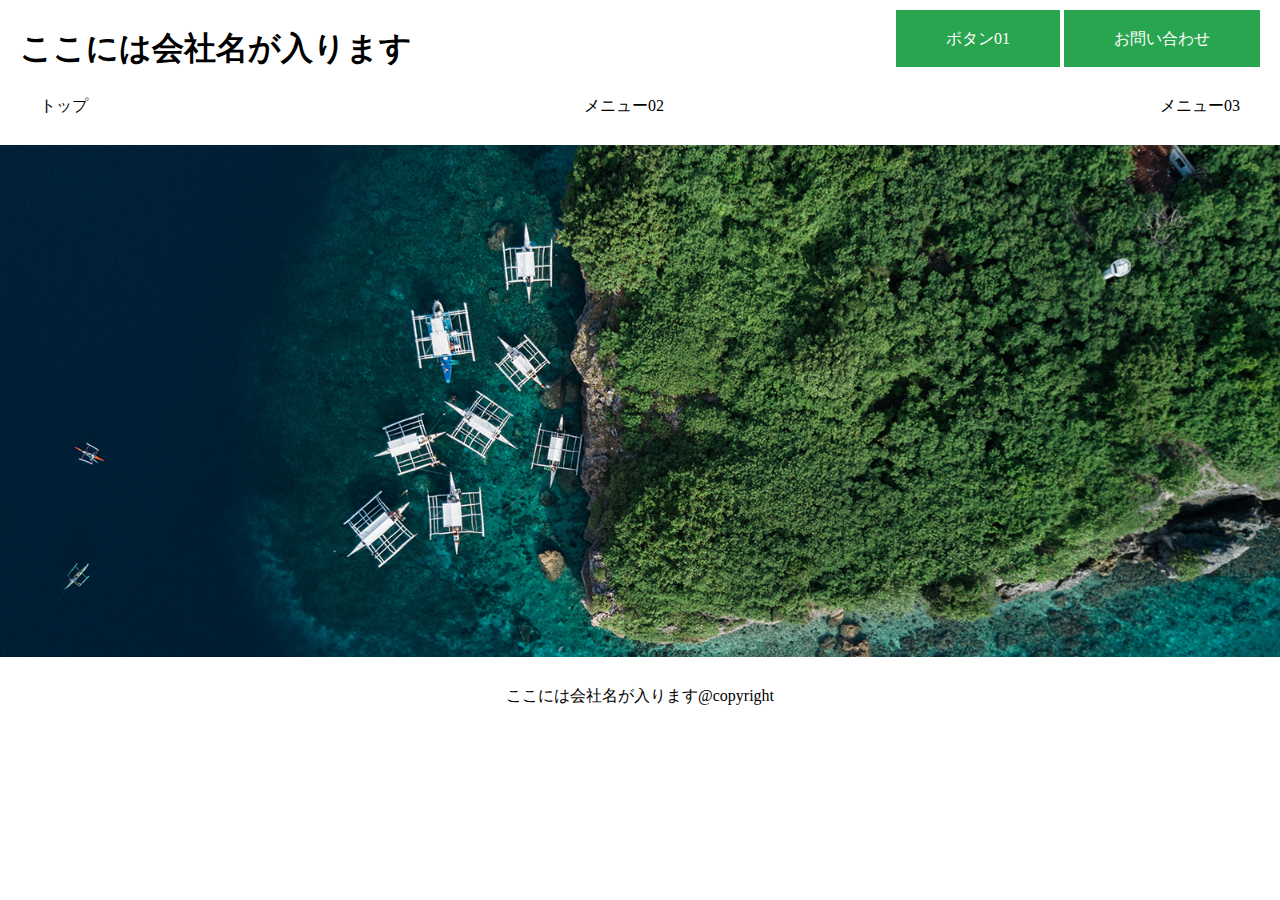
==== contact/index.html @ acf634aa "HP化" ====
<!DOCTYPE html>
<html lang="ja">
<head>
  <meta charset="UTF-8">
  <meta name="viewport" content="width=device-width, initial-scale=1.0">
  <link rel="stylesheet" href="../reset.css">
  <link rel="stylesheet" href="../style.css">
  <title>HP</title>
</head>
<body>
  <header class="header">
    <h1>ここには会社名が入ります</h1>
    <div class="aaa">
      <a href="#" class="btn02">ボタン01</a>
      <a href="/" class="btn02">お問い合わせ</a>
    </div>
  </header>
  <nav class="nav">
    <ul>
      <li><a href="../index.html">トップ</a></li>
      <li><a href="contact.html">メニュー02</a></li>
      <li><a href="contact.html">メニュー03</a></li>
    </ul>
  </nav>
  <section class="header-img">
    <img src="../img/mv.png" alt="">
  </section>
  <footer>
    <p>ここには会社名が入ります@copyright</p>
  </footer>
</body>
</html>
---- style.css ----
/* ヘッダーの画像まで */
.header{
  display: flex;
  justify-content: space-between;
  margin: 30px 20px;
}
.btn01{
  padding: 20px 50px;
  color: #fff;
  background-color: #e95f5f;
}
.btn02{
  padding: 20px 50px;
  color: #fff;
  background-color: #29a54f;
}
nav ul {
  max-width: 1200px;
  list-style: none;
  display: flex;
  margin: 0 auto;
  justify-content: space-between;
  margin-bottom: 30px;
}
.header-img{
  max-width: 2000px;
  margin-bottom: 30px;
}
.header-img img{
  width: 100%;
}
h2{
  margin-bottom: 20px;
}
/* sectionのcontent01まで*/
.content01{
  max-width: 1200px;
  margin: 50px auto;
}
.flex-box{
  display: flex;
  justify-content: space-between;
}
.text-p{
  align-self: center;
}
/* sectionのcontent02まで*/
.content02{
  max-width: 1200px;
  margin: 0 auto;
}
.flex-box02{
  display: flex;
  justify-content: space-between;
  margin: 0 auto;
  margin-bottom: 30px;
}
.flex-box02 p{
  margin-top: 20px;
}
/* sectionのcontent03まで*/
.content03{
  max-width: 1200px;
  margin: 50px auto;
  background-color: #CCCCCC;
  padding: 40px;
}
.flex-box03{
  display: flex;
}
.flex-box03 img{
  margin-right: 20px;
}
/* sectionのcontent04まで*/
.content04{
  max-width: 1200px;
  margin: 0 auto;
}
.flex-box04{
  display: flex;
  justify-content: space-between;
}
h3{
  margin: 20px 0;
}
/* sectionのcontent05まで*/
.content05{
  max-width: 2000px;
  background-color: #CCCCCC;
}
.flex-box05{
  max-width: 1200px;
  padding: 70px;
  margin: 50px auto;
  display: flex;
  justify-content: space-between;
}
.box1{
  padding: 50px ;
  background-color: #fff;
  text-align: center;
  width: 45%;
}
.box2{
  padding: 50px ;
  background-color: #fff;
  text-align: center;
  width: 45%;
}
.btn03{
  padding: 20px 100px;
  color: #fff;
  background-color: #e95f5f;
}
.btn04{
  padding: 20px 100px;
  color: #fff;
  background-color: #29a54f;
}
.box1 h2{
  padding-bottom: 30px;
}
.box2 h2{
  padding-bottom: 30px;
}
/* sectionのcontent06まで*/
.content06{
  max-width: 1200px;
  margin: 0 auto;
}
.text-center{
  text-align: center;
  margin-top: 500px;
  margin-bottom: 100px;
}
.text-center h4{
  margin-bottom: 5px;
}
.text-center p{
  margin-bottom: 5px;
}
.content07{
  max-width: 1200px;
  margin: 0 auto;
}
.content07 ul{
  display: flex;
  justify-content: space-between;
  border-top: 1px solid #d9d7d7;
  border-bottom: 1px solid #d9d7d7;
  padding-top: 40px;
  padding-bottom: 100px;
}
.list-block{
  display: block;
}
footer{
  text-align: center;
  margin: 30px 0;
}
@media screen and (max-width:767px){
  /* sectionのcontent01まで*/
  h1{
    font-size: 20px;
  }
  .header{
    margin: 30px 0;
  }
  .btn01{
    padding: 0;
  }
  .btn02{
    padding: 0;
  }
  h2{
    font-size: 16px;
    margin-bottom: 10px;
    padding: 0 10px;
  }
  h3{
    font-size: 12px;
    padding: 0 10px;
  }
  p{
    font-size: 12px;
    padding: 0 10px;
  }
  .flex-box{
    display: block;
  }
  .flex-box img{
    width: 100%;
    padding: 0 10px;
  }
  .text-p{
    margin-bottom: 20px;
    padding: 0 10px;
  }
  .flex-box02{
    display: block;
  }
  .flex-box02 img{
    width: 100%;
    padding: 0 10px;
  }
  .flex-box03{
    display: block;
  }
  .text-p h2{
    padding: 0;
  }
  .text-p p{
    padding: 0;
  }
  .flex-box03 img{
    width: 100%;
    margin-bottom: 10px;
  }
  .flex-box04{
    display: block;
  }
  .flex-box04 img{
    width: 100%;
    padding: 0 10px;
  }
  .flex-box05{
    display: block;
  }
  .box1{
    width: 100%;
    padding: 30px 5px;
    margin-bottom: 50px;
  }
  .box2{
    width: 100%;
    padding: 30px 5px;
  }
  .box1 h2{
    padding-bottom: 15px;
    padding-right: 0;
    padding-left: 0;
  }
  .box2 h2{
    padding-bottom: 15px;
    padding-right: 0;
    padding-left: 0;
  }
  .btn03{
    padding: 5px 20px;
  }
  .btn04{
    padding: 5px 20px;
  }
  .content07 ul{
    display: block;
    text-align: center;
  }
}
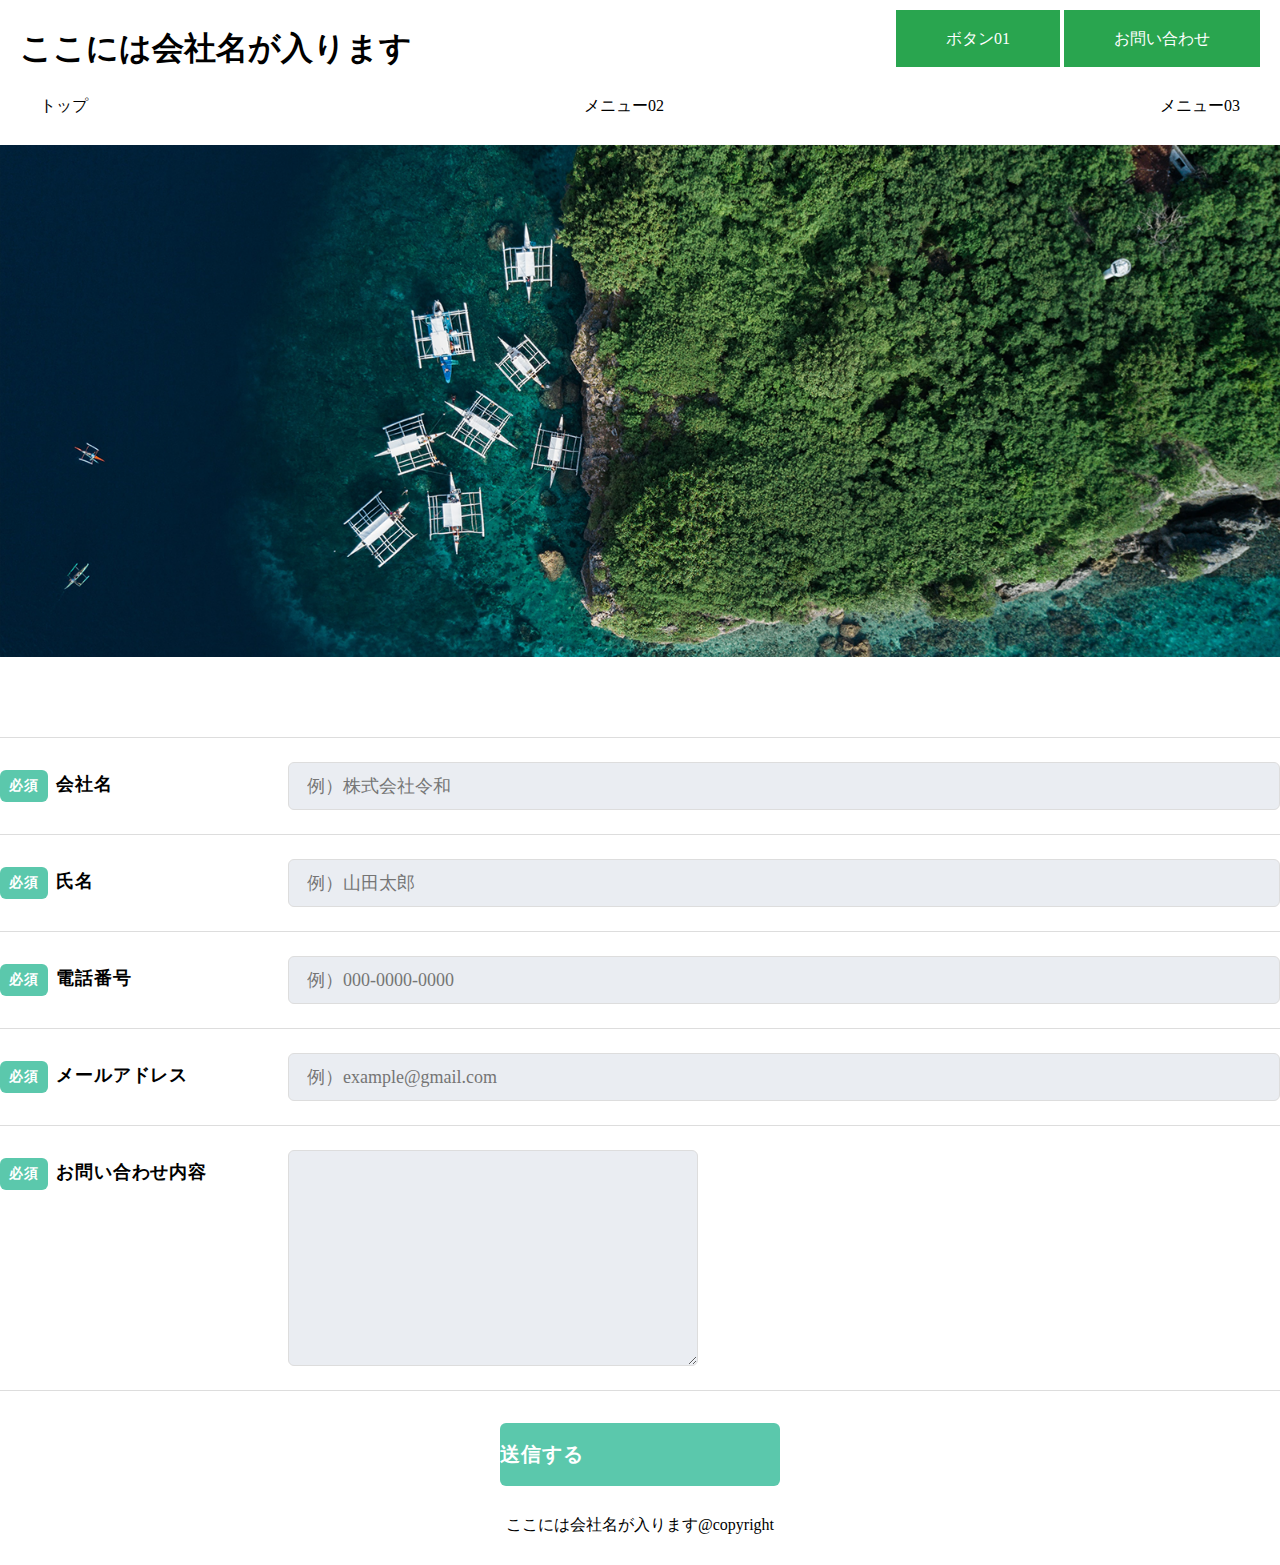
==== commit 0ccdcadb: "contact参考コピペ" ====
--- a/contact/index.html
+++ b/contact/index.html
@@ -25,6 +25,33 @@
   <section class="header-img">
     <img src="../img/mv.png" alt="">
   </section>
+  <section class="contact">
+    <div class="Form">
+      <div class="Form-Item">
+        <p class="Form-Item-Label">
+          <span class="Form-Item-Label-Required">必須</span>会社名
+        </p>
+        <input type="text" class="Form-Item-Input" placeholder="例）株式会社令和">
+      </div>
+      <div class="Form-Item">
+        <p class="Form-Item-Label"><span class="Form-Item-Label-Required">必須</span>氏名</p>
+        <input type="text" class="Form-Item-Input" placeholder="例）山田太郎">
+      </div>
+      <div class="Form-Item">
+        <p class="Form-Item-Label"><span class="Form-Item-Label-Required">必須</span>電話番号</p>
+        <input type="text" class="Form-Item-Input" placeholder="例）000-0000-0000">
+      </div>
+      <div class="Form-Item">
+        <p class="Form-Item-Label"><span class="Form-Item-Label-Required">必須</span>メールアドレス</p>
+        <input type="email" class="Form-Item-Input" placeholder="例）example@gmail.com">
+      </div>
+      <div class="Form-Item">
+        <p class="Form-Item-Label isMsg"><span class="Form-Item-Label-Required">必須</span>お問い合わせ内容</p>
+        <textarea class="Form-Item-Textarea"></textarea>
+      </div>
+      <input type="submit" class="Form-Btn" value="送信する">
+    </div>
+  </section>
   <footer>
     <p>ここには会社名が入ります@copyright</p>
   </footer>
--- a/style.css
+++ b/style.css
@@ -255,4 +255,149 @@
     display: block;
     text-align: center;
   }
+}
+/*お問い合わせ*/
+.Form {
+  margin-top: 80px;
+  margin-left: auto;
+  margin-right: auto;
+  max-width: 2000px;
+}
+@media screen and (max-width: 480px) {
+  .Form {
+    margin-top: 40px;
+  }
+}
+.Form-Item {
+  border-top: 1px solid #ddd;
+  padding-top: 24px;
+  padding-bottom: 24px;
+  width: 100%;
+  display: flex;
+  align-items: center;
+}
+@media screen and (max-width: 480px) {
+  .Form-Item {
+    padding-left: 14px;
+    padding-right: 14px;
+    padding-top: 16px;
+    padding-bottom: 16px;
+    flex-wrap: wrap;
+  }
+}
+.Form-Item:nth-child(5) {
+  border-bottom: 1px solid #ddd;
+}
+.Form-Item-Label {
+  width: 100%;
+  max-width: 248px;
+  letter-spacing: 0.05em;
+  font-weight: bold;
+  font-size: 18px;
+}
+@media screen and (max-width: 480px) {
+  .Form-Item-Label {
+    max-width: inherit;
+    display: flex;
+    align-items: center;
+    font-size: 15px;
+  }
+}
+.Form-Item-Label.isMsg {
+  margin-top: 8px;
+  margin-bottom: auto;
+}
+@media screen and (max-width: 480px) {
+  .Form-Item-Label.isMsg {
+    margin-top: 0;
+  }
+}
+.Form-Item-Label-Required {
+  border-radius: 6px;
+  margin-right: 8px;
+  padding-top: 8px;
+  padding-bottom: 8px;
+  width: 48px;
+  display: inline-block;
+  text-align: center;
+  background: #5bc8ac;
+  color: #fff;
+  font-size: 14px;
+}
+@media screen and (max-width: 480px) {
+  .Form-Item-Label-Required {
+    border-radius: 4px;
+    padding-top: 4px;
+    padding-bottom: 4px;
+    width: 32px;
+    font-size: 10px;
+  }
+}
+.Form-Item-Input {
+  border: 1px solid #ddd;
+  border-radius: 6px;
+  margin-left: 40px;
+  padding-left: 1em;
+  padding-right: 1em;
+  height: 48px;
+  flex: 1;
+  width: 100%;
+  max-width: 1500px;
+  background: #eaedf2;
+  font-size: 18px;
+}
+@media screen and (max-width: 480px) {
+  .Form-Item-Input {
+    margin-left: 0;
+    margin-top: 18px;
+    height: 40px;
+    flex: inherit;
+    font-size: 15px;
+  }
+}
+.Form-Item-Textarea {
+  border: 1px solid #ddd;
+  border-radius: 6px;
+  margin-left: 40px;
+  padding-left: 1em;
+  padding-right: 1em;
+  height: 216px;
+  flex: 1;
+  width: 100%;
+  max-width: 410px;
+  background: #eaedf2;
+  font-size: 18px;
+}
+@media screen and (max-width: 480px) {
+  .Form-Item-Textarea {
+    margin-top: 18px;
+    margin-left: 0;
+    height: 200px;
+    flex: inherit;
+    font-size: 15px;
+  }
+}
+.Form-Btn {
+  border-radius: 6px;
+  margin-top: 32px;
+  margin-left: auto;
+  margin-right: auto;
+  padding-top: 20px;
+  padding-bottom: 20px;
+  width: 280px;
+  display: block;
+  letter-spacing: 0.05em;
+  background: #5bc8ac;
+  color: #fff;
+  font-weight: bold;
+  font-size: 20px;
+}
+@media screen and (max-width: 480px) {
+  .Form-Btn {
+    margin-top: 24px;
+    padding-top: 8px;
+    padding-bottom: 8px;
+    width: 160px;
+    font-size: 16px;
+  }
 }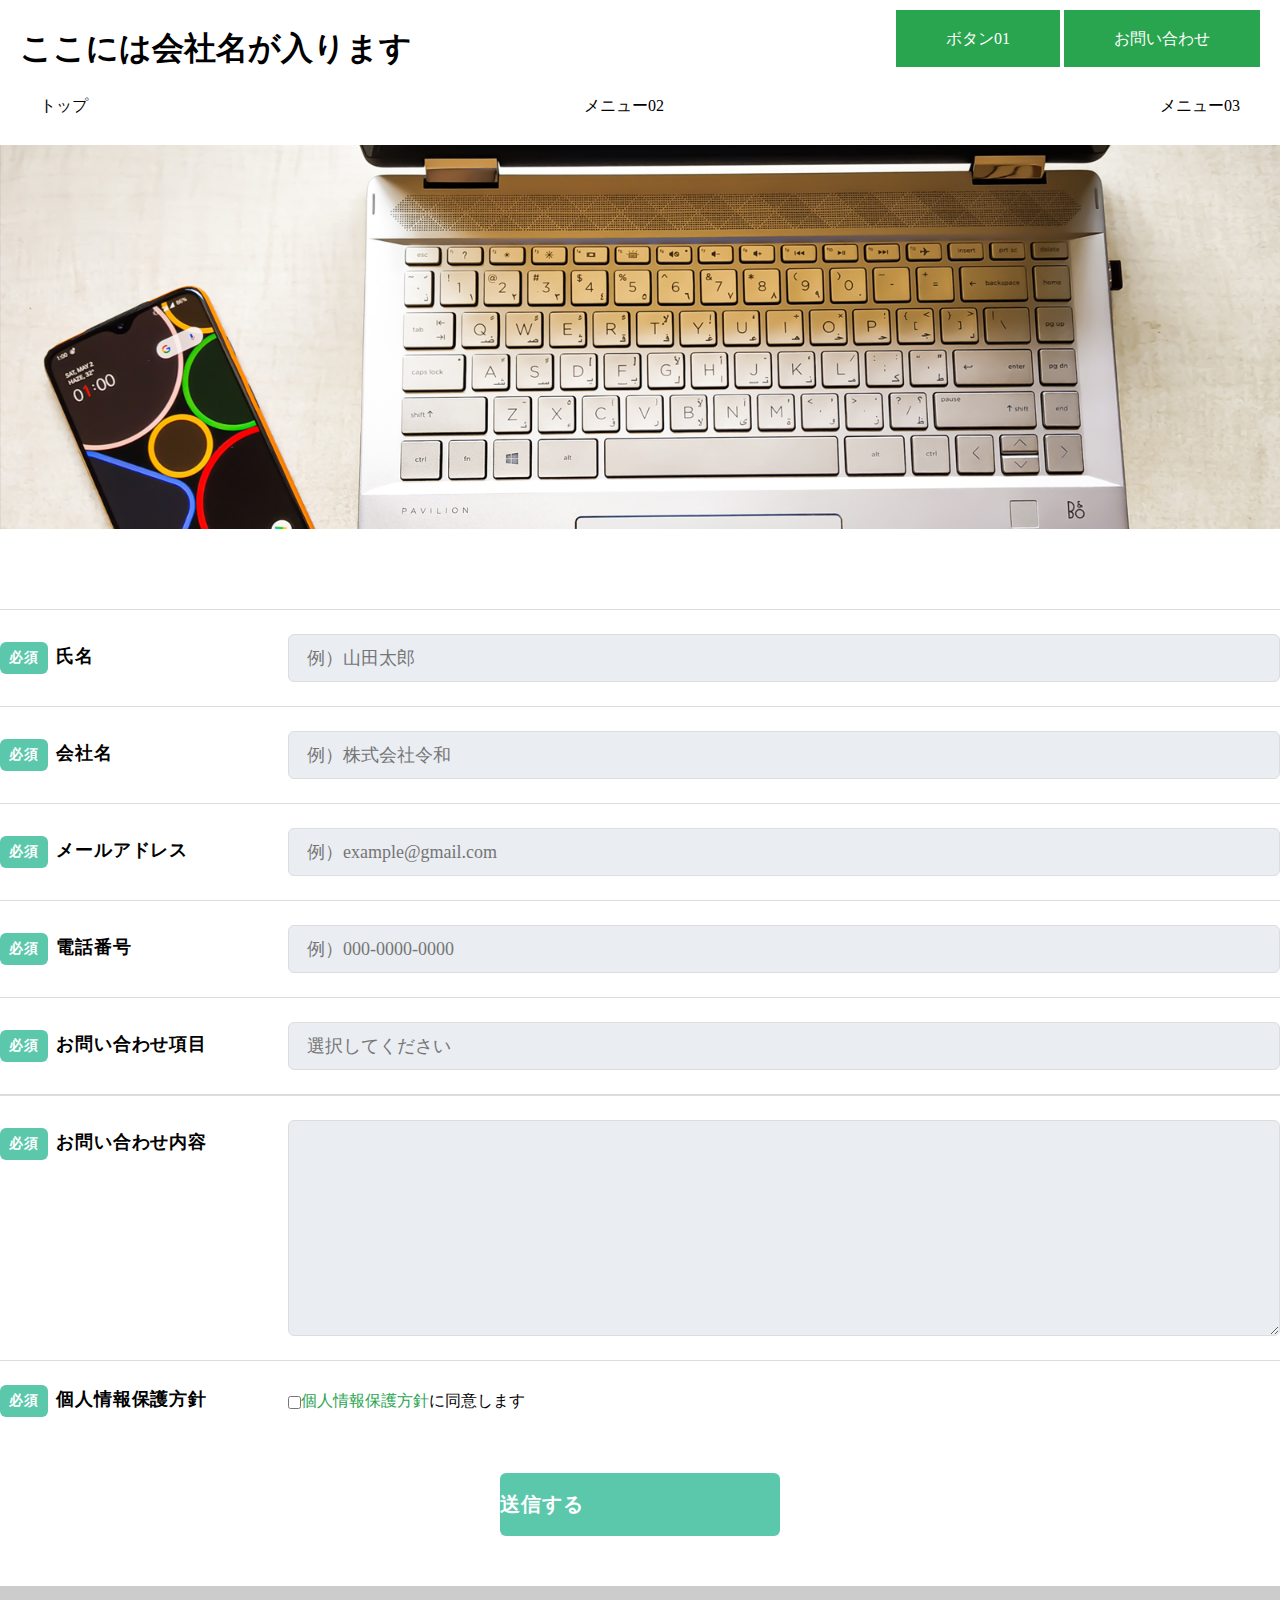
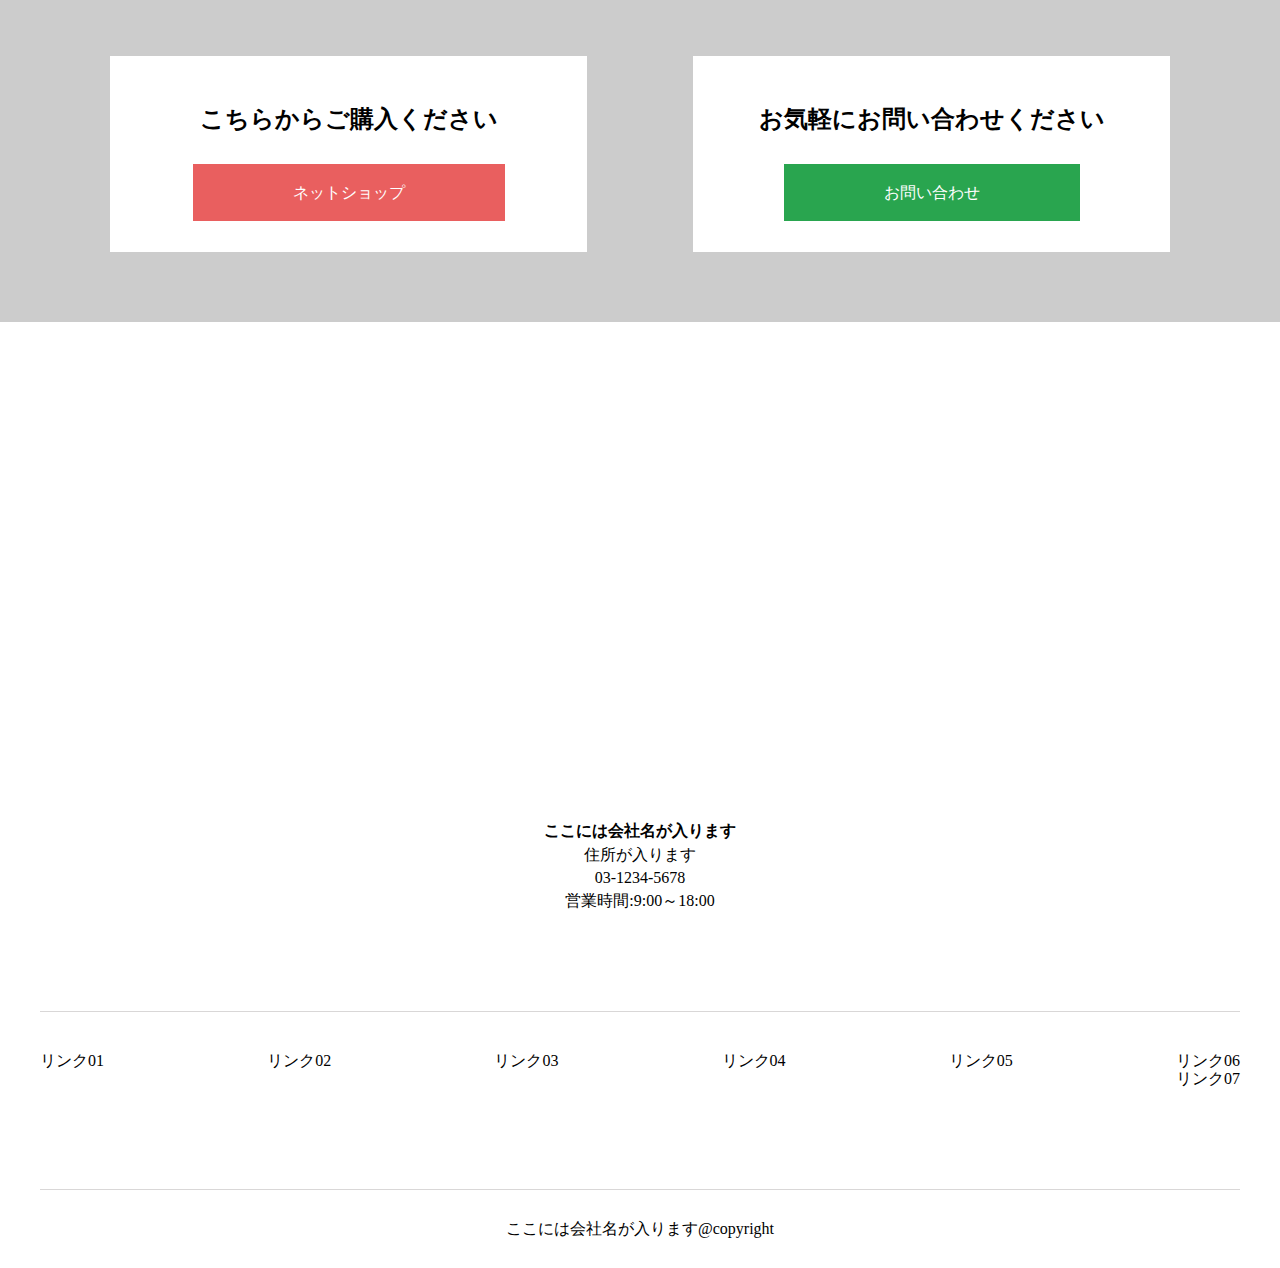
==== commit 3b132932: "明日レスポンシブ" ====
--- a/contact/index.html
+++ b/contact/index.html
@@ -23,10 +23,14 @@
     </ul>
   </nav>
   <section class="header-img">
-    <img src="../img/mv.png" alt="">
+    <img src="../img/mv2.png" alt="">
   </section>
   <section class="contact">
     <div class="Form">
+      <div class="Form-Item">
+        <p class="Form-Item-Label"><span class="Form-Item-Label-Required">必須</span>氏名</p>
+        <input type="text" class="Form-Item-Input" placeholder="例）山田太郎">
+      </div>
       <div class="Form-Item">
         <p class="Form-Item-Label">
           <span class="Form-Item-Label-Required">必須</span>会社名
@@ -34,24 +38,62 @@
         <input type="text" class="Form-Item-Input" placeholder="例）株式会社令和">
       </div>
       <div class="Form-Item">
-        <p class="Form-Item-Label"><span class="Form-Item-Label-Required">必須</span>氏名</p>
-        <input type="text" class="Form-Item-Input" placeholder="例）山田太郎">
+        <p class="Form-Item-Label"><span class="Form-Item-Label-Required">必須</span>メールアドレス</p>
+        <input type="email" class="Form-Item-Input" placeholder="例）example@gmail.com">
       </div>
       <div class="Form-Item">
         <p class="Form-Item-Label"><span class="Form-Item-Label-Required">必須</span>電話番号</p>
         <input type="text" class="Form-Item-Input" placeholder="例）000-0000-0000">
       </div>
       <div class="Form-Item">
-        <p class="Form-Item-Label"><span class="Form-Item-Label-Required">必須</span>メールアドレス</p>
-        <input type="email" class="Form-Item-Input" placeholder="例）example@gmail.com">
+        <p class="Form-Item-Label"><span class="Form-Item-Label-Required">必須</span>お問い合わせ項目</p>
+        <input type="text" class="Form-Item-Input" placeholder="選択してください">
       </div>
       <div class="Form-Item">
         <p class="Form-Item-Label isMsg"><span class="Form-Item-Label-Required">必須</span>お問い合わせ内容</p>
         <textarea class="Form-Item-Textarea"></textarea>
       </div>
+      <div class="Form-Item">
+        <p class="Form-Item-Label"><span class="Form-Item-Label-Required">必須</span>個人情報保護方針</p>
+        <p class="Form-left"><input type="checkbox" id="consent" name="consent" required><a href="">個人情報保護方針</a>に同意します</p>
+      </div>
       <input type="submit" class="Form-Btn" value="送信する">
     </div>
   </section>
+  <section class="content05">
+    <div class="flex-box05">
+        <div class="box1">
+          <h2>こちらからご購入ください</h2>
+          <a href="" class="btn03">ネットショップ</a>
+        </div>
+        <div class="box2">
+          <h2>お気軽にお問い合わせください</h2>
+          <a href="" class="btn04">お問い合わせ</a>
+        </div>
+    </div>
+  </section>
+  <section class="content06">
+    <div class="text-center">
+    <h4>ここには会社名が入ります</h4>
+    <p>住所が入ります</p>
+    <p>03-1234-5678</p>
+    <p>営業時間:9:00～18:00</p>
+    </div>
+  </section>
+  <section class="content07">
+    <div class="link-list">
+      <ul>
+        <li><a href="">リンク01</a></li>
+        <li><a href="">リンク02</a></li>
+        <li><a href="">リンク03</a></li>
+        <li><a href="">リンク04</a></li>
+        <li><a href="">リンク05</a></li>
+        <div class="list-block">
+        <li><a href="">リンク06</a></li>
+        <li><a href="">リンク07</a></li>
+        </div>
+      </ul>
+    </div>
   <footer>
     <p>ここには会社名が入ります@copyright</p>
   </footer>
--- a/style.css
+++ b/style.css
@@ -364,7 +364,7 @@
   height: 216px;
   flex: 1;
   width: 100%;
-  max-width: 410px;
+  max-width: 1500px;
   background: #eaedf2;
   font-size: 18px;
 }
@@ -375,6 +375,7 @@
     height: 200px;
     flex: inherit;
     font-size: 15px;
+    text-align-last: center;
   }
 }
 .Form-Btn {
@@ -400,4 +401,10 @@
     width: 160px;
     font-size: 16px;
   }
+}
+.Form-left{
+  margin-left: 40px;
+}
+.Form-left a{
+  color: #29a54f;
 }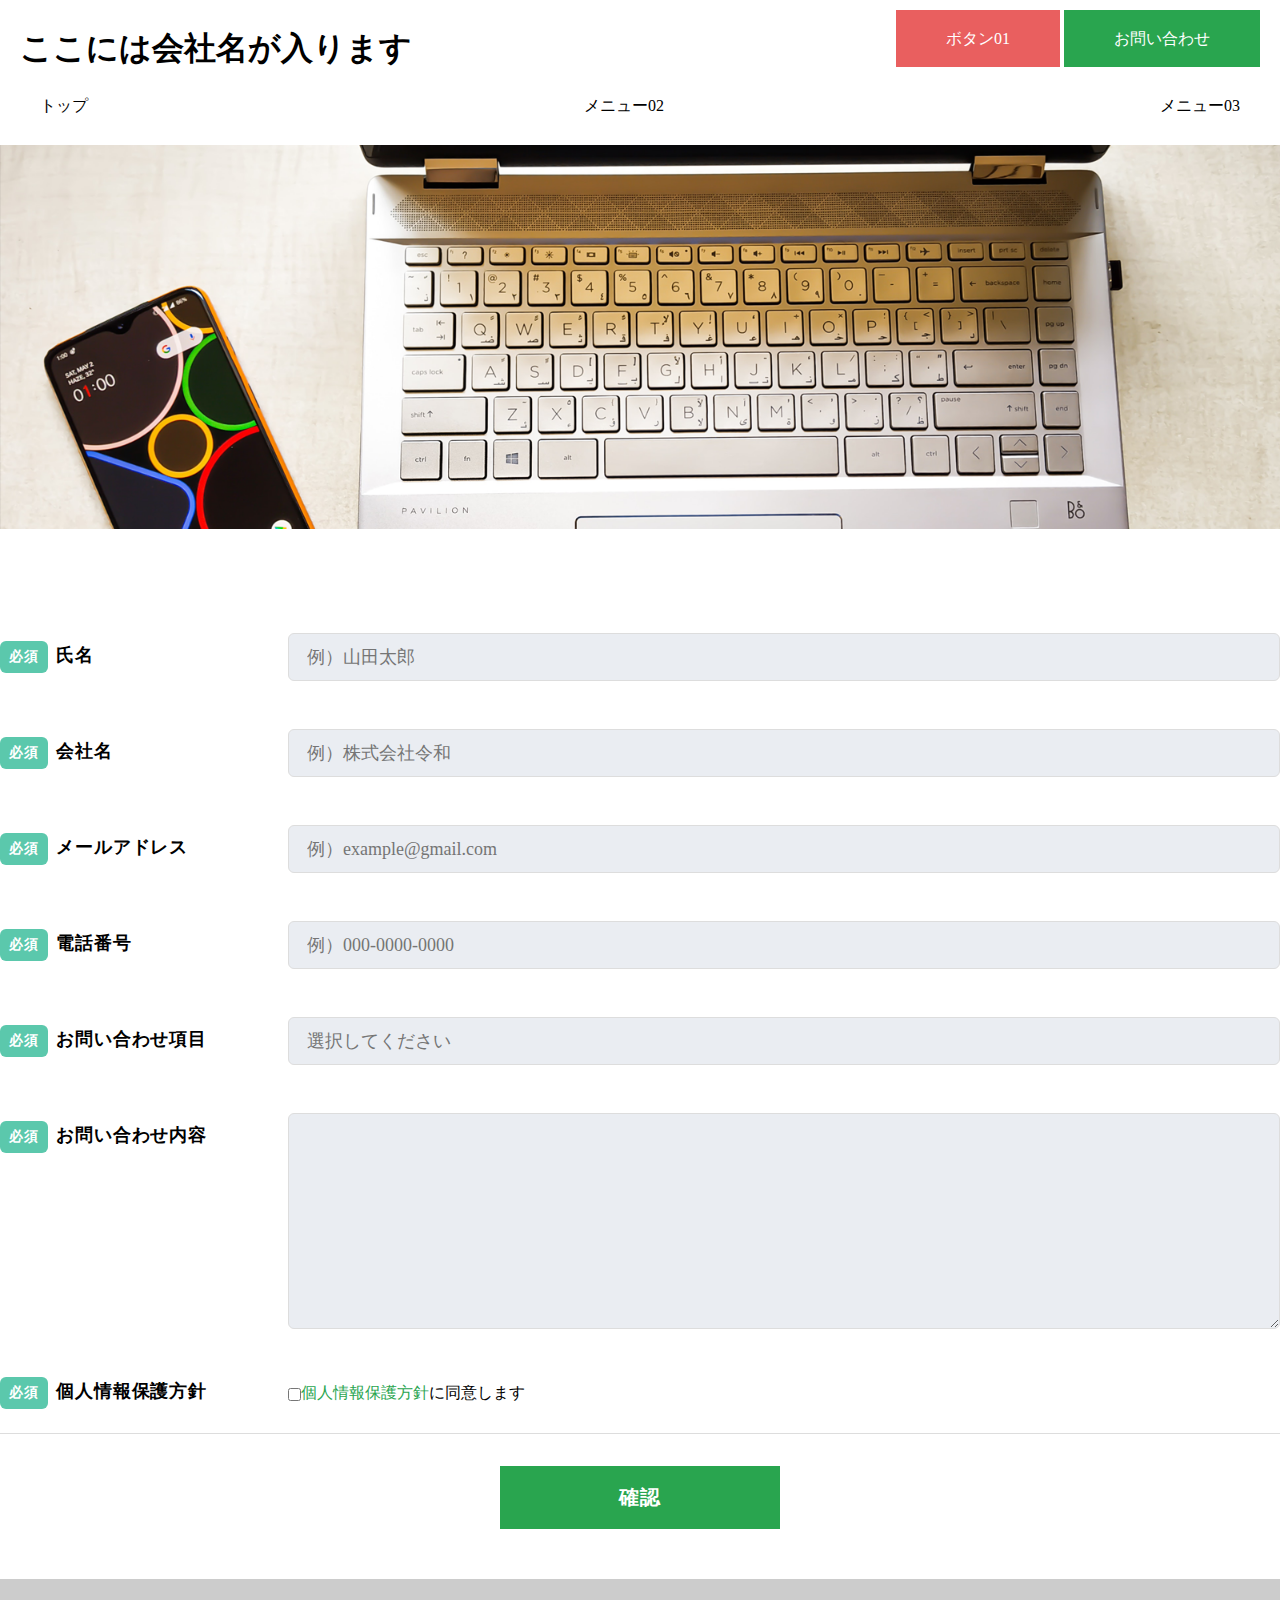
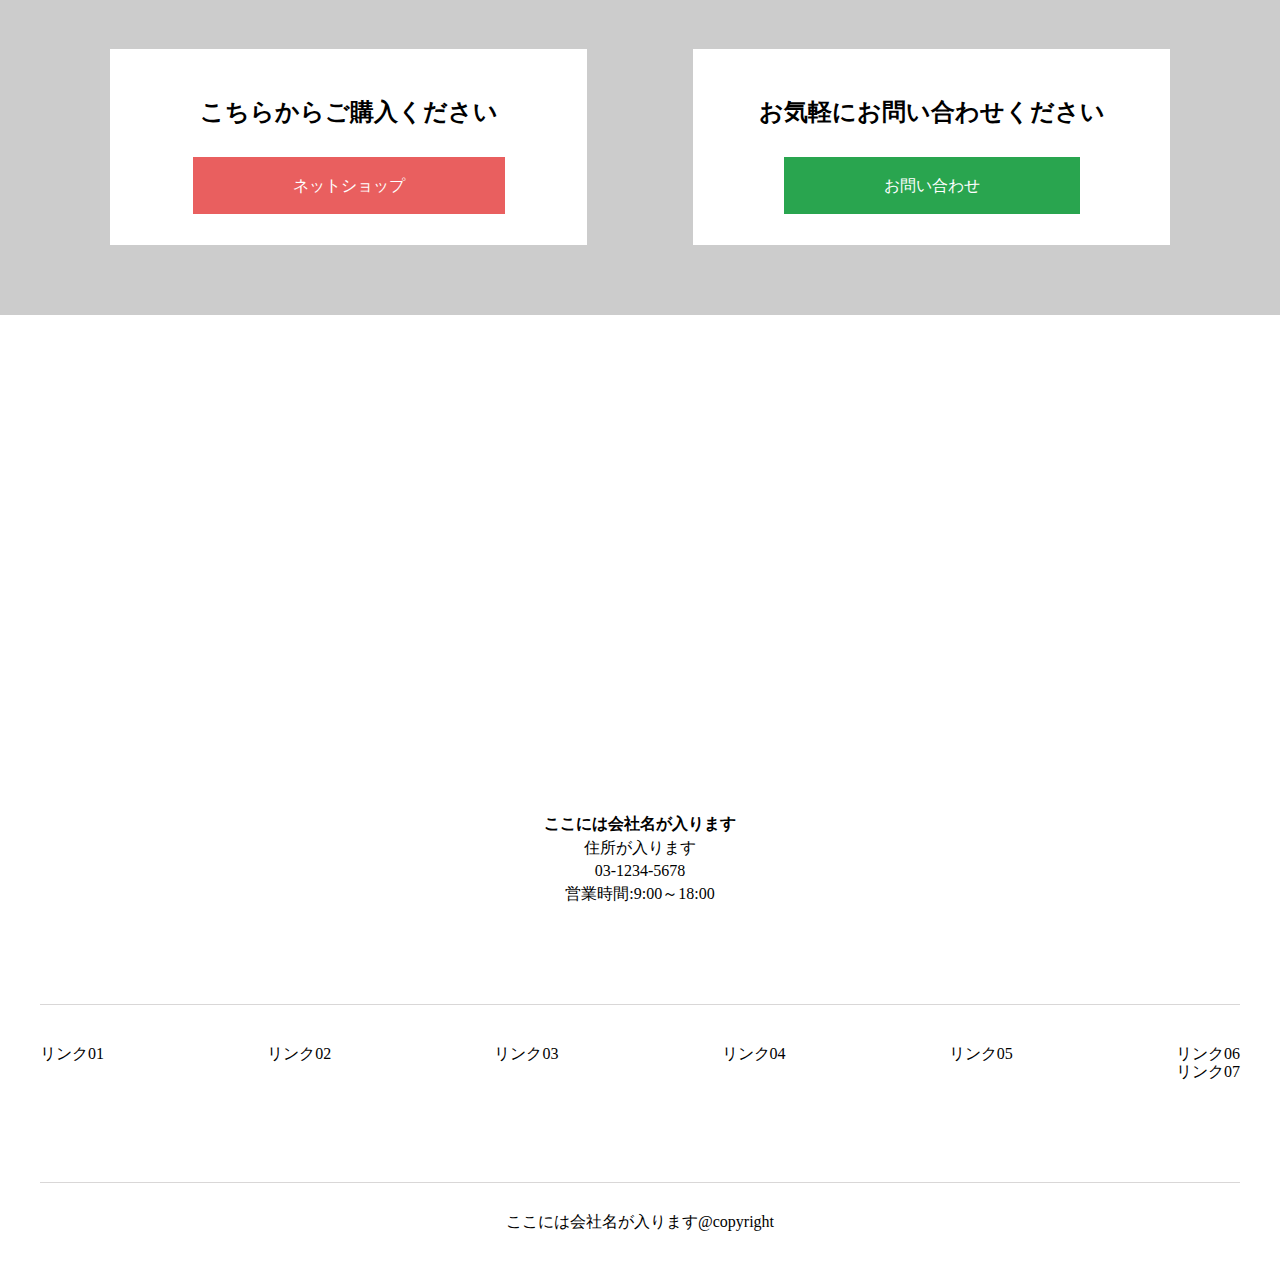
==== commit 22d91e3f: "contact完成" ====
--- a/contact/index.html
+++ b/contact/index.html
@@ -11,7 +11,7 @@
   <header class="header">
     <h1>ここには会社名が入ります</h1>
     <div class="aaa">
-      <a href="#" class="btn02">ボタン01</a>
+      <a href="#" class="btn01">ボタン01</a>
       <a href="/" class="btn02">お問い合わせ</a>
     </div>
   </header>
@@ -57,7 +57,9 @@
         <p class="Form-Item-Label"><span class="Form-Item-Label-Required">必須</span>個人情報保護方針</p>
         <p class="Form-left"><input type="checkbox" id="consent" name="consent" required><a href="">個人情報保護方針</a>に同意します</p>
       </div>
-      <input type="submit" class="Form-Btn" value="送信する">
+      <div class="border">
+      <input type="submit" class="Form-Btn" value="確認">
+    </div>
     </div>
   </section>
   <section class="content05">
--- a/style.css
+++ b/style.css
@@ -269,7 +269,6 @@
   }
 }
 .Form-Item {
-  border-top: 1px solid #ddd;
   padding-top: 24px;
   padding-bottom: 24px;
   width: 100%;
@@ -285,8 +284,8 @@
     flex-wrap: wrap;
   }
 }
-.Form-Item:nth-child(5) {
-  border-bottom: 1px solid #ddd;
+.border{
+  border-top: 1px solid #ddd;
 }
 .Form-Item-Label {
   width: 100%;
@@ -379,7 +378,8 @@
   }
 }
 .Form-Btn {
-  border-radius: 6px;
+  text-align: center;
+  border: 6px;
   margin-top: 32px;
   margin-left: auto;
   margin-right: auto;
@@ -388,7 +388,7 @@
   width: 280px;
   display: block;
   letter-spacing: 0.05em;
-  background: #5bc8ac;
+  background-color: #29a54f;
   color: #fff;
   font-weight: bold;
   font-size: 20px;
